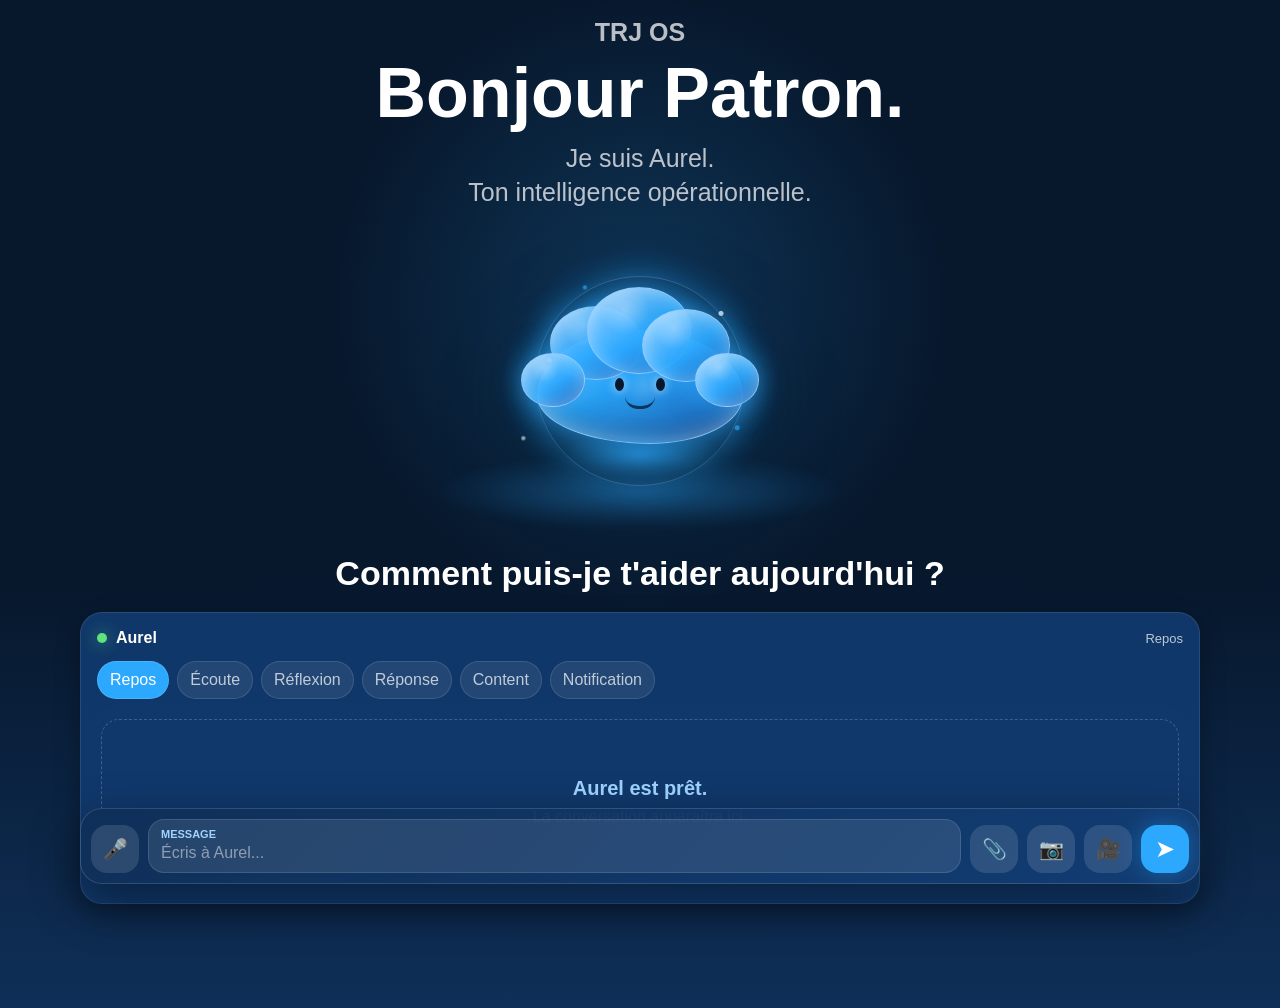
==== aurel.html @ 8c293860 "Aurel Conversationnel V1" ====
<!DOCTYPE html>
<html lang="fr">

<head>

<meta charset="UTF-8">
<meta name="viewport" content="width=device-width, initial-scale=1.0">
<meta name="theme-color" content="#07182d">

<title>Aurel - TRJ OS</title>

<link rel="stylesheet" href="aurel.css">

</head>

<body>

<main class="aurel-shell" data-aurel-state="rest">

<section class="aurel-stage" aria-labelledby="aurelTitle">

<div class="aurel-heading">
<p class="eyebrow">TRJ OS</p>
<h1 id="aurelTitle">Bonjour Patron.</h1>
<p>Je suis Aurel.<br>Ton intelligence opérationnelle.</p>
</div>

<div class="aurel-presence" aria-label="Aurel">
<div class="aurel-aura" aria-hidden="true"></div>
<div class="aurel-cloud">
<div class="cloud-body" aria-hidden="true">
<span class="cloud-lobe lobe-one"></span>
<span class="cloud-lobe lobe-two"></span>
<span class="cloud-lobe lobe-three"></span>
<span class="cloud-lobe lobe-four"></span>
<span class="cloud-lobe lobe-five"></span>
<span class="cloud-eye left"></span>
<span class="cloud-eye right"></span>
<span class="cloud-smile"></span>
</div>
<div class="cloud-sparkles" aria-hidden="true"></div>
</div>
<div class="state-ring" aria-hidden="true"></div>
</div>

<p class="aurel-question">Comment puis-je t'aider aujourd'hui ?</p>

</section>

<section class="conversation-card" aria-label="Conversation avec Aurel">

<div class="conversation-header">
<div>
<span class="status-dot" aria-hidden="true"></span>
<strong>Aurel</strong>
</div>
<p id="stateLabel">Repos</p>
</div>

<div class="state-dock" aria-label="États Aurel">
<button class="state-chip active" type="button" data-state="rest">Repos</button>
<button class="state-chip" type="button" data-state="listening">Écoute</button>
<button class="state-chip" type="button" data-state="thinking">Réflexion</button>
<button class="state-chip" type="button" data-state="answering">Réponse</button>
<button class="state-chip" type="button" data-state="happy">Content</button>
<button class="state-chip" type="button" data-state="notification">Notification</button>
</div>

<div class="conversation-log empty" id="conversationLog" aria-live="polite">
<div class="empty-conversation">
<strong>Aurel est prêt.</strong>
<span>La conversation apparaîtra ici.</span>
</div>
</div>

</section>

</main>

<form class="action-bar" id="aurelForm">
<button class="action-button" type="button" data-action="micro" aria-label="Micro">🎤</button>
<label class="message-field">
<span>Message</span>
<textarea id="messageInput" rows="1" placeholder="Écris à Aurel..."></textarea>
</label>
<button class="action-button" type="button" data-action="document" aria-label="Ajouter un document">📎</button>
<button class="action-button" type="button" data-action="photo" aria-label="Ajouter une photo">📷</button>
<button class="action-button" type="button" data-action="video" aria-label="Ajouter une vidéo">🎥</button>
<button class="send-button" type="submit" aria-label="Envoyer">➤</button>
</form>

<script src="aurel.js"></script>

</body>

</html>
---- aurel.css ----
*{
margin:0;
padding:0;
box-sizing:border-box;
font-family:Arial,Helvetica,sans-serif;
}

:root{
--bg:#07182d;
--card:#123d74;
--card-2:#0f2f58;
--blue:#2ca9ff;
--blue-soft:#9fd4ff;
--green:#5ee37d;
--orange:#ffd166;
--red:#ff6b6b;
--text:#ffffff;
--muted:rgba(255,255,255,.72);
--line:rgba(255,255,255,.12);
}

body{
background:
radial-gradient(circle at 50% 30%,rgba(44,169,255,.20),transparent 32%),
linear-gradient(180deg,#07182d 0%,#07182d 58%,#0f2f58 100%);
color:var(--text);
min-height:100vh;
padding:16px 16px 104px;
overflow-x:hidden;
}

button,
textarea{
font:inherit;
}

button{
cursor:pointer;
}

.aurel-shell{
width:min(1120px,100%);
min-height:calc(100vh - 120px);
margin:0 auto;
display:grid;
grid-template-rows:minmax(0,1fr) auto;
gap:18px;
}

.aurel-stage{
position:relative;
display:flex;
flex-direction:column;
align-items:center;
justify-content:center;
gap:22px;
text-align:center;
min-height:0;
}

.aurel-stage::after{
content:"";
position:absolute;
left:50%;
bottom:11%;
width:min(410px,78vw);
height:76px;
border-radius:50%;
background:radial-gradient(ellipse,rgba(44,169,255,.44),rgba(44,169,255,.08) 55%,transparent 72%);
filter:blur(3px);
transform:translateX(-50%);
opacity:.9;
pointer-events:none;
}

.aurel-heading{
position:relative;
z-index:2;
animation:softReveal .7s ease both;
}

.eyebrow{
font-size:12px;
letter-spacing:0;
text-transform:uppercase;
color:var(--blue-soft);
font-weight:700;
margin-bottom:8px;
}

.aurel-heading h1{
font-size:clamp(38px,6.4vw,70px);
line-height:1;
margin-bottom:14px;
}

.aurel-heading p{
color:var(--muted);
font-size:clamp(18px,2.4vw,25px);
line-height:1.35;
}

.aurel-presence{
position:relative;
z-index:2;
width:min(300px,68vw);
aspect-ratio:1;
display:flex;
align-items:center;
justify-content:center;
animation:floatAurel 5.2s ease-in-out infinite;
}

.aurel-aura{
position:absolute;
inset:3%;
border-radius:50%;
background:radial-gradient(circle,rgba(44,169,255,.42),rgba(44,169,255,.10) 48%,transparent 70%);
filter:blur(2px);
animation:breatheAura 4s ease-in-out infinite;
}

.aurel-cloud{
position:relative;
z-index:2;
width:82%;
aspect-ratio:1.25;
display:flex;
align-items:center;
justify-content:center;
filter:drop-shadow(0 18px 38px rgba(0,0,0,.38));
}

.cloud-body{
position:absolute;
inset:24% 8% 18%;
background:
radial-gradient(circle at 52% 48%,rgba(255,255,255,.18),transparent 18%),
linear-gradient(145deg,rgba(159,212,255,.98),rgba(44,169,255,.94) 42%,rgba(28,95,182,.96));
border:1px solid rgba(159,212,255,.82);
border-radius:48% 52% 45% 55% / 58% 58% 42% 42%;
box-shadow:
0 0 36px rgba(44,169,255,.76),
0 0 78px rgba(44,169,255,.28),
inset 0 1px 22px rgba(255,255,255,.46),
inset 0 -18px 28px rgba(7,24,45,.22);
animation:breatheCloud 3.8s ease-in-out infinite;
}

.cloud-body::after{
content:"";
position:absolute;
left:11%;
right:11%;
bottom:-31%;
height:42%;
border-radius:50%;
background:radial-gradient(ellipse,rgba(44,169,255,.84),rgba(44,169,255,.25) 45%,transparent 72%);
filter:blur(2px);
opacity:.72;
}

.cloud-lobe{
position:absolute;
display:block;
border-radius:50%;
background:
radial-gradient(circle at 36% 26%,rgba(255,255,255,.28),transparent 27%),
linear-gradient(145deg,rgba(159,212,255,.98),rgba(44,169,255,.92) 55%,rgba(28,95,182,.95));
border:1px solid rgba(159,212,255,.82);
box-shadow:
0 0 28px rgba(44,169,255,.62),
inset 0 1px 18px rgba(255,255,255,.38);
}

.lobe-one{
width:45%;
height:66%;
left:6%;
top:-22%;
}

.lobe-two{
width:51%;
height:77%;
left:24%;
top:-39%;
}

.lobe-three{
width:43%;
height:65%;
right:6%;
top:-20%;
}

.lobe-four{
width:31%;
height:48%;
left:-8%;
top:20%;
}

.lobe-five{
width:31%;
height:48%;
right:-8%;
top:20%;
}

.cloud-sparkles{
position:absolute;
inset:-16%;
border-radius:50%;
background:
radial-gradient(circle at 22% 42%,rgba(159,212,255,.95) 0 2px,transparent 3px),
radial-gradient(circle at 75% 24%,rgba(255,255,255,.90) 0 2px,transparent 3px),
radial-gradient(circle at 80% 68%,rgba(44,169,255,.85) 0 2px,transparent 3px),
radial-gradient(circle at 33% 14%,rgba(44,169,255,.90) 0 1px,transparent 3px),
radial-gradient(circle at 14% 72%,rgba(255,255,255,.75) 0 1px,transparent 3px);
opacity:.76;
animation:sparkle 5.8s ease-in-out infinite;
}

.cloud-eye{
position:absolute;
z-index:2;
width:9px;
height:13px;
border-radius:50%;
background:#07182d;
top:42%;
box-shadow:0 0 10px rgba(255,255,255,.70);
animation:blink 6.4s infinite;
}

.cloud-eye.left{
left:38%;
}

.cloud-eye.right{
right:38%;
}

.cloud-smile{
position:absolute;
z-index:2;
left:50%;
top:58%;
width:30px;
height:13px;
border-bottom:3px solid rgba(7,24,45,.74);
border-radius:0 0 999px 999px;
transform:translateX(-50%);
}

.state-ring{
position:absolute;
inset:15%;
border-radius:50%;
border:1px solid rgba(159,212,255,.28);
box-shadow:0 0 32px rgba(44,169,255,.24);
animation:ringPulse 3s ease-in-out infinite;
}

.aurel-question{
position:relative;
z-index:2;
font-size:clamp(20px,3vw,34px);
line-height:1.2;
font-weight:700;
color:var(--text);
animation:softReveal .9s .12s ease both;
}

.conversation-card{
background:rgba(18,61,116,.84);
border:1px solid rgba(255,255,255,.10);
border-radius:22px;
box-shadow:0 8px 25px rgba(0,0,0,.30);
padding:16px;
display:flex;
flex-direction:column;
gap:14px;
backdrop-filter:blur(12px);
}

.conversation-header{
display:flex;
justify-content:space-between;
align-items:center;
gap:12px;
}

.conversation-header div{
display:flex;
align-items:center;
gap:9px;
}

.conversation-header p{
color:var(--muted);
font-size:13px;
}

.status-dot{
width:10px;
height:10px;
border-radius:50%;
background:var(--green);
box-shadow:0 0 16px rgba(94,227,125,.65);
}

.state-dock{
display:flex;
gap:8px;
overflow:auto;
padding-bottom:2px;
}

.state-chip{
border:1px solid rgba(255,255,255,.12);
border-radius:999px;
background:rgba(255,255,255,.08);
color:var(--muted);
padding:9px 12px;
white-space:nowrap;
transition:.2s;
}

.state-chip:hover,
.state-chip.active{
background:var(--blue);
color:white;
}

.conversation-log{
height:172px;
overflow:auto;
scroll-behavior:smooth;
display:flex;
flex-direction:column;
gap:12px;
padding:4px;
}

.empty-conversation{
min-height:100%;
border:1px dashed rgba(255,255,255,.20);
border-radius:18px;
display:flex;
flex-direction:column;
align-items:center;
justify-content:center;
gap:8px;
padding:24px;
text-align:center;
color:var(--muted);
}

.empty-conversation strong{
color:var(--blue-soft);
font-size:20px;
}

.message-bubble{
max-width:min(680px,86%);
border-radius:18px;
padding:13px 15px;
line-height:1.45;
animation:messageIn .22s ease both;
word-break:break-word;
}

.message-bubble.user{
align-self:flex-end;
background:var(--blue);
box-shadow:0 10px 22px rgba(44,169,255,.24);
}

.message-bubble.aurel{
align-self:flex-start;
background:rgba(255,255,255,.10);
border:1px solid rgba(255,255,255,.10);
}

.message-bubble small{
display:block;
margin-top:7px;
font-size:11px;
color:rgba(255,255,255,.62);
}

.action-bar{
position:fixed;
left:50%;
bottom:16px;
transform:translateX(-50%);
width:min(1120px,calc(100% - 32px));
background:linear-gradient(135deg,rgba(15,47,88,.96),rgba(18,61,116,.96));
border:1px solid rgba(255,255,255,.14);
border-radius:22px;
box-shadow:0 18px 50px rgba(0,0,0,.45);
padding:10px;
display:grid;
grid-template-columns:auto minmax(120px,1fr) auto auto auto auto;
gap:9px;
align-items:end;
z-index:10;
}

.action-button,
.send-button{
border:0;
border-radius:16px;
width:48px;
height:48px;
display:flex;
align-items:center;
justify-content:center;
background:rgba(255,255,255,.12);
color:white;
font-size:20px;
transition:.2s;
}

.action-button:hover,
.send-button:hover{
transform:translateY(-2px);
background:rgba(255,255,255,.18);
}

.send-button{
background:var(--blue);
font-size:24px;
box-shadow:0 0 24px rgba(44,169,255,.38);
}

.message-field{
min-height:48px;
background:rgba(255,255,255,.10);
border:1px solid rgba(255,255,255,.12);
border-radius:16px;
display:grid;
grid-template-columns:1fr;
padding:8px 12px;
}

.message-field span{
font-size:11px;
color:var(--blue-soft);
text-transform:uppercase;
font-weight:700;
margin-bottom:2px;
}

.message-field textarea{
width:100%;
min-height:22px;
max-height:116px;
resize:none;
border:0;
outline:0;
background:transparent;
color:white;
line-height:1.35;
overflow:auto;
}

.message-field textarea::placeholder{
color:rgba(255,255,255,.48);
}

[data-aurel-state="listening"] .state-ring{
border-color:rgba(94,227,125,.55);
box-shadow:0 0 36px rgba(94,227,125,.34);
}

[data-aurel-state="thinking"] .state-ring{
border-color:rgba(255,209,102,.60);
animation:ringThink 1.6s linear infinite;
}

[data-aurel-state="answering"] .cloud-body{
animation:breatheCloud 1.4s ease-in-out infinite;
}

[data-aurel-state="happy"] .cloud-smile{
height:18px;
border-bottom-width:4px;
}

[data-aurel-state="notification"] .state-ring{
border-color:rgba(255,107,107,.65);
box-shadow:0 0 38px rgba(255,107,107,.38);
animation:ringPulse 1.2s ease-in-out infinite;
}

@keyframes softReveal{
from{opacity:0;transform:translateY(10px);}
to{opacity:1;transform:translateY(0);}
}

@keyframes floatAurel{
0%,100%{transform:translateY(0);}
50%{transform:translateY(-14px);}
}

@keyframes breatheAura{
0%,100%{transform:scale(.96);opacity:.72;}
50%{transform:scale(1.08);opacity:1;}
}

@keyframes breatheCloud{
0%,100%{transform:scale(1);}
50%{transform:scale(1.035);}
}

@keyframes blink{
0%,46%,50%,100%{transform:scaleY(1);}
48%{transform:scaleY(.08);}
}

@keyframes ringPulse{
0%,100%{transform:scale(.98);opacity:.58;}
50%{transform:scale(1.08);opacity:1;}
}

@keyframes ringThink{
from{transform:rotate(0deg) scale(1);}
to{transform:rotate(360deg) scale(1);}
}

@keyframes sparkle{
0%,100%{opacity:.42;transform:scale(.98);}
50%{opacity:.9;transform:scale(1.04);}
}

@keyframes messageIn{
from{opacity:0;transform:translateY(8px);}
to{opacity:1;transform:translateY(0);}
}

@media(max-width:760px){
body{
padding:10px 10px 116px;
}

.aurel-shell{
min-height:calc(100vh - 126px);
grid-template-rows:minmax(0,1fr) auto;
gap:12px;
}

.aurel-stage{
gap:16px;
}

.conversation-card{
border-radius:20px;
padding:12px;
}

.conversation-log{
height:190px;
}

.action-bar{
bottom:10px;
width:calc(100% - 20px);
grid-template-columns:auto 1fr auto auto;
border-radius:20px;
}

.action-button,
.send-button{
width:46px;
height:46px;
}

.action-button[data-action="document"],
.action-button[data-action="video"]{
display:none;
}
}

@media(max-width:430px){
.state-dock{
display:none;
}

.conversation-log{
height:190px;
}
}
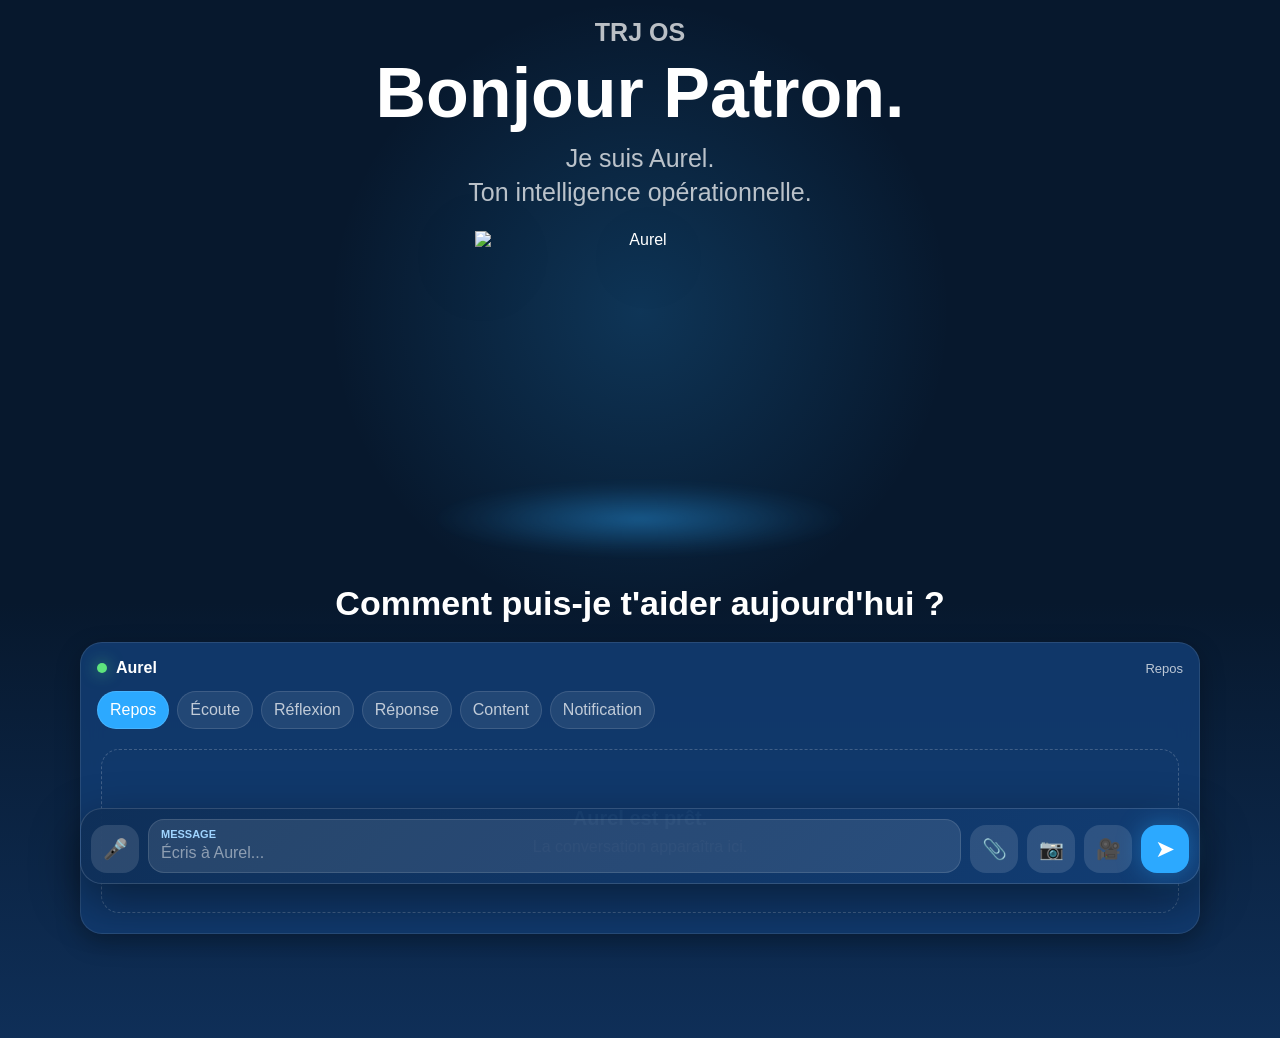
==== commit e14dcffd: "Kynexy Aurel NUage bleu" ====
--- a/aurel.html
+++ b/aurel.html
@@ -10,10 +10,11 @@
 <title>Aurel - TRJ OS</title>
 
 <link rel="stylesheet" href="aurel.css">
+<link rel="stylesheet" href="aurel-system.css">
 
 </head>
 
-<body>
+<body data-aurel-page="true">
 
 <main class="aurel-shell" data-aurel-state="rest">
 
@@ -25,21 +26,8 @@
 <p>Je suis Aurel.<br>Ton intelligence opérationnelle.</p>
 </div>
 
-<div class="aurel-presence" aria-label="Aurel">
+<div class="aurel-presence kx-aurel-presence" data-aurel-presence data-aurel-state="rest" aria-label="Aurel">
 <div class="aurel-aura" aria-hidden="true"></div>
-<div class="aurel-cloud">
-<div class="cloud-body" aria-hidden="true">
-<span class="cloud-lobe lobe-one"></span>
-<span class="cloud-lobe lobe-two"></span>
-<span class="cloud-lobe lobe-three"></span>
-<span class="cloud-lobe lobe-four"></span>
-<span class="cloud-lobe lobe-five"></span>
-<span class="cloud-eye left"></span>
-<span class="cloud-eye right"></span>
-<span class="cloud-smile"></span>
-</div>
-<div class="cloud-sparkles" aria-hidden="true"></div>
-</div>
 <div class="state-ring" aria-hidden="true"></div>
 </div>
 
@@ -89,6 +77,7 @@
 <button class="send-button" type="submit" aria-label="Envoyer">➤</button>
 </form>
 
+<script src="aurel-system.js"></script>
 <script src="aurel.js"></script>
 
 </body>
--- a/aurel-system.css
+++ b/aurel-system.css
@@ -0,0 +1,88 @@
+/*
+    Aurel System Component
+    Source visuelle unique : assets/aurel/aurel-official.gif
+*/
+
+:root{
+--aurel-size:58px;
+--aurel-glow:rgba(44,169,255,.42);
+}
+
+.kx-aurel-floating{
+position:fixed;
+right:14px;
+bottom:14px;
+z-index:80;
+display:flex;
+align-items:center;
+justify-content:center;
+}
+
+.kx-aurel-button,
+.kx-aurel-presence{
+border:0;
+background:transparent;
+padding:0;
+display:flex;
+align-items:center;
+justify-content:center;
+}
+
+.kx-aurel-button{
+width:var(--aurel-size);
+height:var(--aurel-size);
+border-radius:50%;
+cursor:pointer;
+filter:drop-shadow(0 0 18px var(--aurel-glow));
+animation:kxAurelFloat 5.8s ease-in-out infinite;
+}
+
+.kx-aurel-media{
+display:block;
+width:100%;
+height:100%;
+object-fit:contain;
+border-radius:50%;
+}
+
+.kx-aurel-presence{
+position:relative;
+width:min(330px,68vw);
+aspect-ratio:1;
+filter:drop-shadow(0 18px 38px rgba(0,0,0,.38));
+animation:kxAurelFloat 5.8s ease-in-out infinite;
+}
+
+.kx-aurel-presence .kx-aurel-media{
+border-radius:0;
+}
+
+.kx-aurel-button[data-aurel-state="notification"],
+.kx-aurel-presence[data-aurel-state="notification"]{
+filter:drop-shadow(0 0 24px rgba(44,169,255,.72));
+}
+
+.kx-aurel-button[data-aurel-state="listening"],
+.kx-aurel-presence[data-aurel-state="listening"]{
+animation-duration:4.8s;
+}
+
+@keyframes kxAurelFloat{
+0%,100%{transform:translateY(0);}
+50%{transform:translateY(-5px);}
+}
+
+@media(max-width:720px){
+:root{
+--aurel-size:48px;
+}
+
+.kx-aurel-floating{
+right:10px;
+bottom:10px;
+}
+
+.kx-aurel-presence{
+width:min(280px,72vw);
+}
+}
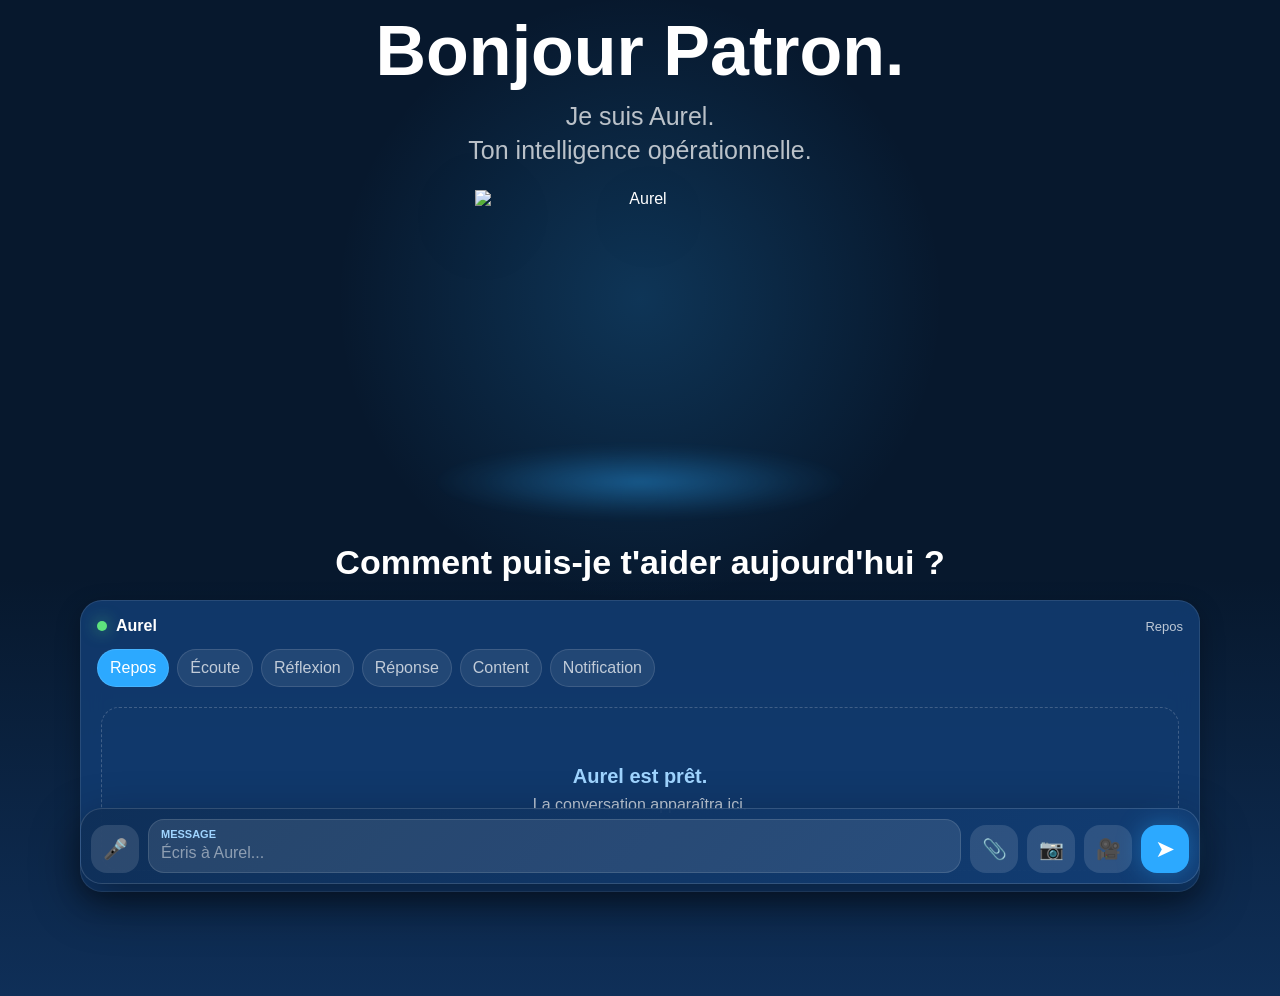
==== commit 8a87cdfe: "Kynexy ajusté" ====
--- a/aurel.html
+++ b/aurel.html
@@ -7,7 +7,7 @@
 <meta name="viewport" content="width=device-width, initial-scale=1.0">
 <meta name="theme-color" content="#07182d">
 
-<title>Aurel - TRJ OS</title>
+<title>Aurel</title>
 
 <link rel="stylesheet" href="aurel.css">
 <link rel="stylesheet" href="aurel-system.css">
@@ -21,7 +21,6 @@
 <section class="aurel-stage" aria-labelledby="aurelTitle">
 
 <div class="aurel-heading">
-<p class="eyebrow">TRJ OS</p>
 <h1 id="aurelTitle">Bonjour Patron.</h1>
 <p>Je suis Aurel.<br>Ton intelligence opérationnelle.</p>
 </div>
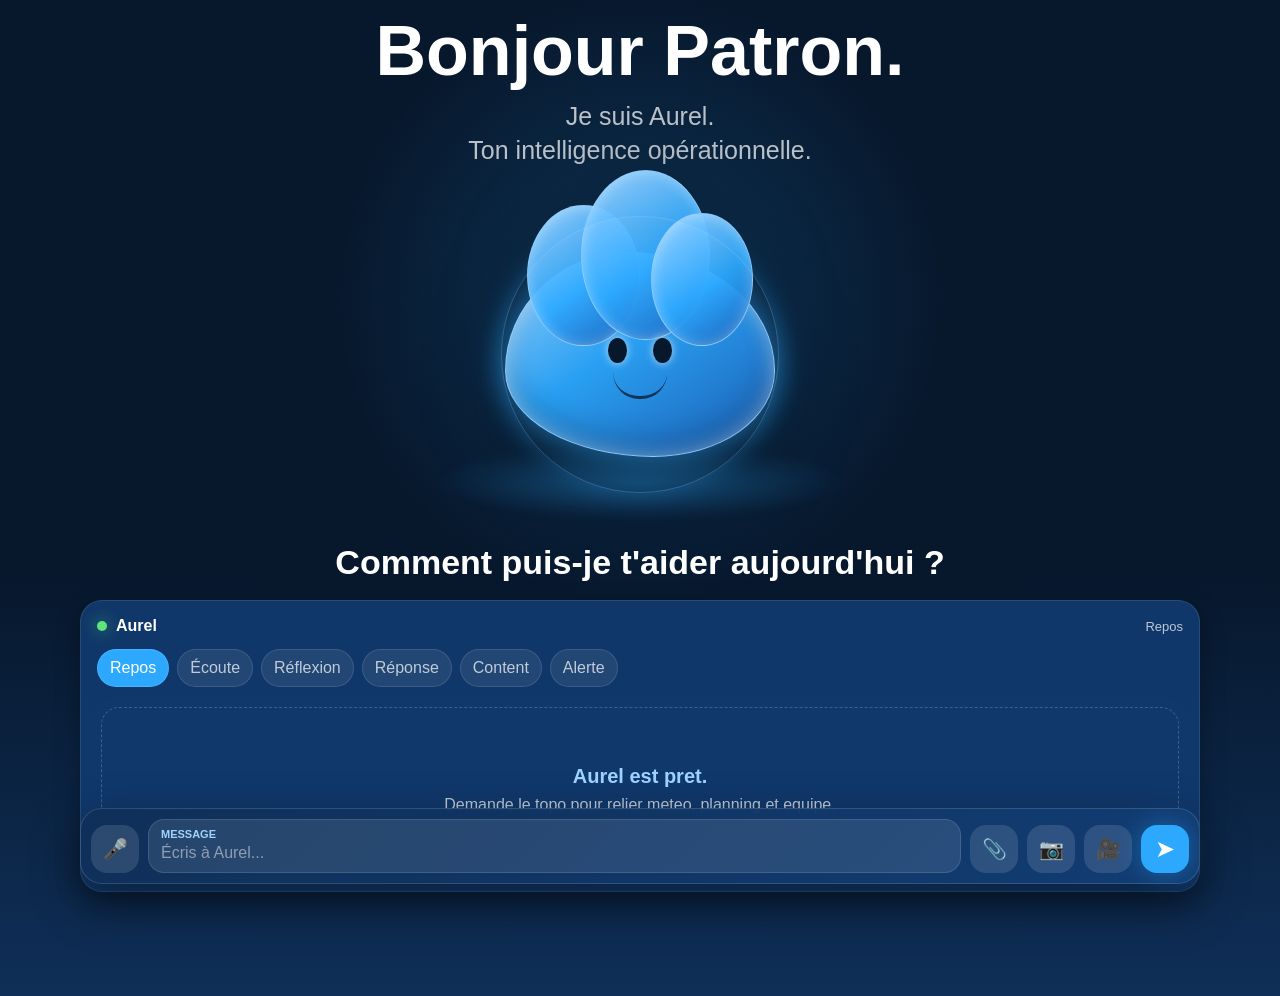
==== commit 27125d73: "Aurel Au rapport Vocal" ====
--- a/aurel.html
+++ b/aurel.html
@@ -50,7 +50,7 @@
 <button class="state-chip" type="button" data-state="thinking">Réflexion</button>
 <button class="state-chip" type="button" data-state="answering">Réponse</button>
 <button class="state-chip" type="button" data-state="happy">Content</button>
-<button class="state-chip" type="button" data-state="notification">Notification</button>
+<button class="state-chip" type="button" data-state="alert">Alerte</button>
 </div>
 
 <div class="conversation-log empty" id="conversationLog" aria-live="polite">
@@ -76,6 +76,10 @@
 <button class="send-button" type="submit" aria-label="Envoyer">➤</button>
 </form>
 
+<script src="config.js"></script>
+<script src="planning-db.js"></script>
+<script src="equipe-db.js"></script>
+<script src="aurel-db.js"></script>
 <script src="aurel-system.js"></script>
 <script src="aurel.js"></script>
 
--- a/aurel.css
+++ b/aurel.css
@@ -56,6 +56,7 @@
 gap:22px;
 text-align:center;
 min-height:0;
+overflow:hidden;
 }
 
 .aurel-stage::after{
@@ -76,6 +77,7 @@
 .aurel-heading{
 position:relative;
 z-index:2;
+max-width:100%;
 animation:softReveal .7s ease both;
 }
 
@@ -92,6 +94,7 @@
 font-size:clamp(38px,6.4vw,70px);
 line-height:1;
 margin-bottom:14px;
+overflow-wrap:anywhere;
 }
 
 .aurel-heading p{
@@ -490,6 +493,7 @@
 border-bottom-width:4px;
 }
 
+[data-aurel-state="alert"] .state-ring,
 [data-aurel-state="notification"] .state-ring{
 border-color:rgba(255,107,107,.65);
 box-shadow:0 0 38px rgba(255,107,107,.38);
@@ -541,12 +545,15 @@
 to{opacity:1;transform:translateY(0);}
 }
 
-@media(max-width:760px){
+@media(max-width:900px){
 body{
 padding:10px 10px 116px;
 }
 
 .aurel-shell{
+width:100%;
+max-width:370px;
+margin:0;
 min-height:calc(100vh - 126px);
 grid-template-rows:minmax(0,1fr) auto;
 gap:12px;
@@ -556,6 +563,15 @@
 gap:16px;
 }
 
+.aurel-heading h1{
+font-size:34px;
+}
+
+.aurel-heading p,
+.aurel-question{
+max-width:32ch;
+}
+
 .conversation-card{
 border-radius:20px;
 padding:12px;
@@ -566,8 +582,10 @@
 }
 
 .action-bar{
+left:10px;
+transform:none;
 bottom:10px;
-width:calc(100% - 20px);
+width:min(370px,calc(100% - 20px));
 grid-template-columns:auto 1fr auto auto;
 border-radius:20px;
 }
--- a/aurel-system.css
+++ b/aurel-system.css
@@ -1,6 +1,6 @@
 /*
     Aurel System Component
-    Source visuelle unique : assets/aurel/aurel-official.gif
+    Avatar leger HTML/CSS, sans GIF.
 */
 
 :root{
@@ -31,18 +31,9 @@
 .kx-aurel-button{
 width:var(--aurel-size);
 height:var(--aurel-size);
-border-radius:50%;
 cursor:pointer;
-filter:drop-shadow(0 0 18px var(--aurel-glow));
+filter:drop-shadow(0 12px 20px rgba(0,0,0,.32)) drop-shadow(0 0 16px var(--aurel-glow));
 animation:kxAurelFloat 5.8s ease-in-out infinite;
-}
-
-.kx-aurel-media{
-display:block;
-width:100%;
-height:100%;
-object-fit:contain;
-border-radius:50%;
 }
 
 .kx-aurel-presence{
@@ -53,18 +44,131 @@
 animation:kxAurelFloat 5.8s ease-in-out infinite;
 }
 
-.kx-aurel-presence .kx-aurel-media{
-border-radius:0;
-}
-
-.kx-aurel-button[data-aurel-state="notification"],
-.kx-aurel-presence[data-aurel-state="notification"]{
-filter:drop-shadow(0 0 24px rgba(44,169,255,.72));
-}
-
-.kx-aurel-button[data-aurel-state="listening"],
-.kx-aurel-presence[data-aurel-state="listening"]{
-animation-duration:4.8s;
+.kx-aurel-avatar{
+position:relative;
+width:100%;
+height:100%;
+display:flex;
+align-items:center;
+justify-content:center;
+}
+
+.kx-cloud-shape{
+position:relative;
+width:82%;
+height:62%;
+border-radius:46% 54% 45% 55% / 58% 58% 42% 42%;
+background:linear-gradient(145deg,rgba(159,212,255,.98),rgba(44,169,255,.94) 44%,rgba(28,95,182,.96));
+border:1px solid rgba(159,212,255,.82);
+box-shadow:
+0 0 34px rgba(44,169,255,.66),
+inset 0 1px 20px rgba(255,255,255,.42),
+inset 0 -16px 28px rgba(7,24,45,.22);
+animation:kxCloudBreathe 3.8s ease-in-out infinite;
+}
+
+.kx-cloud-lobe{
+position:absolute;
+display:block;
+border-radius:50%;
+background:linear-gradient(145deg,rgba(159,212,255,.98),rgba(44,169,255,.92) 56%,rgba(28,95,182,.95));
+border:1px solid rgba(159,212,255,.80);
+box-shadow:inset 0 1px 14px rgba(255,255,255,.34);
+}
+
+.kx-cloud-lobe.one{
+width:42%;
+height:70%;
+left:8%;
+top:-24%;
+}
+
+.kx-cloud-lobe.two{
+width:48%;
+height:84%;
+left:28%;
+top:-41%;
+}
+
+.kx-cloud-lobe.three{
+width:38%;
+height:66%;
+right:8%;
+top:-20%;
+}
+
+.kx-cloud-face{
+position:absolute;
+z-index:2;
+display:block;
+}
+
+.kx-cloud-face.eye{
+width:7%;
+height:12%;
+top:42%;
+border-radius:50%;
+background:#07182d;
+box-shadow:0 0 8px rgba(255,255,255,.68);
+animation:kxBlink 6.2s infinite;
+}
+
+.kx-cloud-face.eye.left{
+left:38%;
+}
+
+.kx-cloud-face.eye.right{
+right:38%;
+}
+
+.kx-cloud-face.smile{
+left:50%;
+top:59%;
+width:20%;
+height:13%;
+border-bottom:3px solid rgba(7,24,45,.74);
+border-radius:0 0 999px 999px;
+transform:translateX(-50%);
+}
+
+.kx-cloud-orbit{
+position:absolute;
+inset:8%;
+border-radius:50%;
+border:1px solid rgba(159,212,255,.25);
+box-shadow:0 0 28px rgba(44,169,255,.22);
+animation:kxRingPulse 3s ease-in-out infinite;
+}
+
+[data-aurel-state="listening"] .kx-cloud-orbit{
+border-color:rgba(94,227,125,.58);
+box-shadow:0 0 34px rgba(94,227,125,.32);
+}
+
+[data-aurel-state="thinking"] .kx-cloud-orbit{
+border-color:rgba(255,209,102,.65);
+animation:kxRingThink 1.6s linear infinite;
+}
+
+[data-aurel-state="answering"] .kx-cloud-shape{
+animation-duration:1.35s;
+}
+
+[data-aurel-state="happy"] .kx-cloud-face.smile{
+height:18%;
+border-bottom-width:4px;
+}
+
+[data-aurel-state="alert"],
+[data-aurel-state="notification"]{
+--aurel-glow:rgba(255,107,107,.52);
+}
+
+[data-aurel-state="alert"] .kx-cloud-orbit,
+[data-aurel-state="notification"] .kx-cloud-orbit{
+border-color:rgba(255,107,107,.70);
+box-shadow:0 0 36px rgba(255,107,107,.36);
+animation:kxRingPulse 1.15s ease-in-out infinite;
 }
 
 @keyframes kxAurelFloat{
@@ -72,6 +176,26 @@
 50%{transform:translateY(-5px);}
 }
 
+@keyframes kxCloudBreathe{
+0%,100%{transform:scale(1);}
+50%{transform:scale(1.035);}
+}
+
+@keyframes kxBlink{
+0%,46%,50%,100%{transform:scaleY(1);}
+48%{transform:scaleY(.08);}
+}
+
+@keyframes kxRingPulse{
+0%,100%{transform:scale(.98);opacity:.58;}
+50%{transform:scale(1.08);opacity:1;}
+}
+
+@keyframes kxRingThink{
+from{transform:rotate(0deg) scale(1);}
+to{transform:rotate(360deg) scale(1);}
+}
+
 @media(max-width:720px){
 :root{
 --aurel-size:48px;
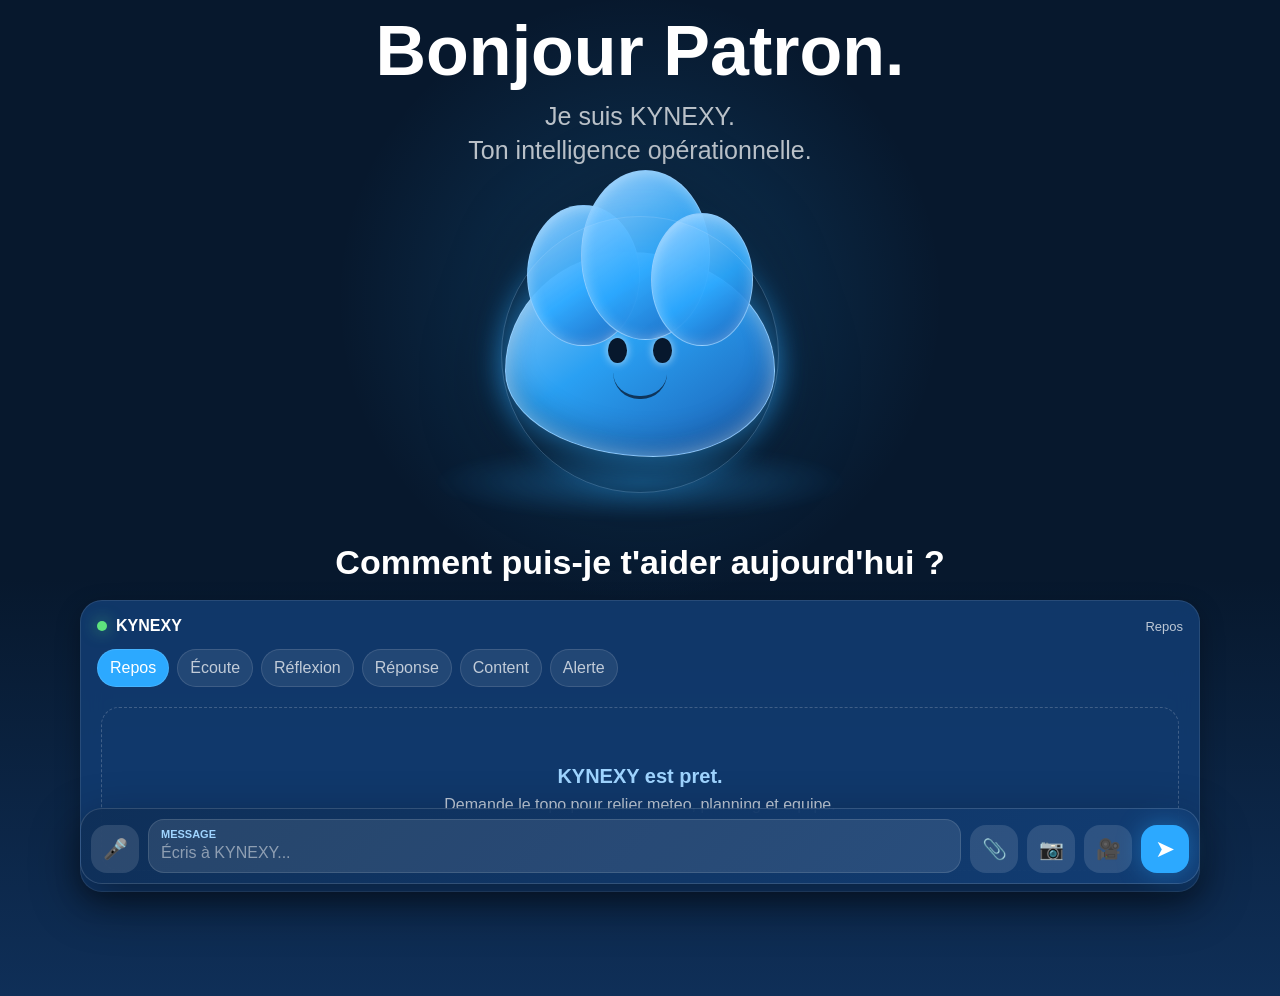
==== commit 3a63e71a: "Kynexy original V1" ====
--- a/aurel.html
+++ b/aurel.html
@@ -7,7 +7,7 @@
 <meta name="viewport" content="width=device-width, initial-scale=1.0">
 <meta name="theme-color" content="#07182d">
 
-<title>Aurel</title>
+<title>KYNEXY</title>
 
 <link rel="stylesheet" href="aurel.css">
 <link rel="stylesheet" href="aurel-system.css">
@@ -22,10 +22,10 @@
 
 <div class="aurel-heading">
 <h1 id="aurelTitle">Bonjour Patron.</h1>
-<p>Je suis Aurel.<br>Ton intelligence opérationnelle.</p>
+<p>Je suis KYNEXY.<br>Ton intelligence opérationnelle.</p>
 </div>
 
-<div class="aurel-presence kx-aurel-presence" data-aurel-presence data-aurel-state="rest" aria-label="Aurel">
+<div class="aurel-presence kx-aurel-presence" data-aurel-presence data-aurel-state="rest" aria-label="KYNEXY">
 <div class="aurel-aura" aria-hidden="true"></div>
 <div class="state-ring" aria-hidden="true"></div>
 </div>
@@ -34,17 +34,17 @@
 
 </section>
 
-<section class="conversation-card" aria-label="Conversation avec Aurel">
+<section class="conversation-card" aria-label="Conversation avec KYNEXY">
 
 <div class="conversation-header">
 <div>
 <span class="status-dot" aria-hidden="true"></span>
-<strong>Aurel</strong>
+<strong>KYNEXY</strong>
 </div>
 <p id="stateLabel">Repos</p>
 </div>
 
-<div class="state-dock" aria-label="États Aurel">
+<div class="state-dock" aria-label="États KYNEXY">
 <button class="state-chip active" type="button" data-state="rest">Repos</button>
 <button class="state-chip" type="button" data-state="listening">Écoute</button>
 <button class="state-chip" type="button" data-state="thinking">Réflexion</button>
@@ -55,7 +55,7 @@
 
 <div class="conversation-log empty" id="conversationLog" aria-live="polite">
 <div class="empty-conversation">
-<strong>Aurel est prêt.</strong>
+<strong>KYNEXY est prêt.</strong>
 <span>La conversation apparaîtra ici.</span>
 </div>
 </div>
@@ -68,7 +68,7 @@
 <button class="action-button" type="button" data-action="micro" aria-label="Micro">🎤</button>
 <label class="message-field">
 <span>Message</span>
-<textarea id="messageInput" rows="1" placeholder="Écris à Aurel..."></textarea>
+<textarea id="messageInput" rows="1" placeholder="Écris à KYNEXY..."></textarea>
 </label>
 <button class="action-button" type="button" data-action="document" aria-label="Ajouter un document">📎</button>
 <button class="action-button" type="button" data-action="photo" aria-label="Ajouter une photo">📷</button>
